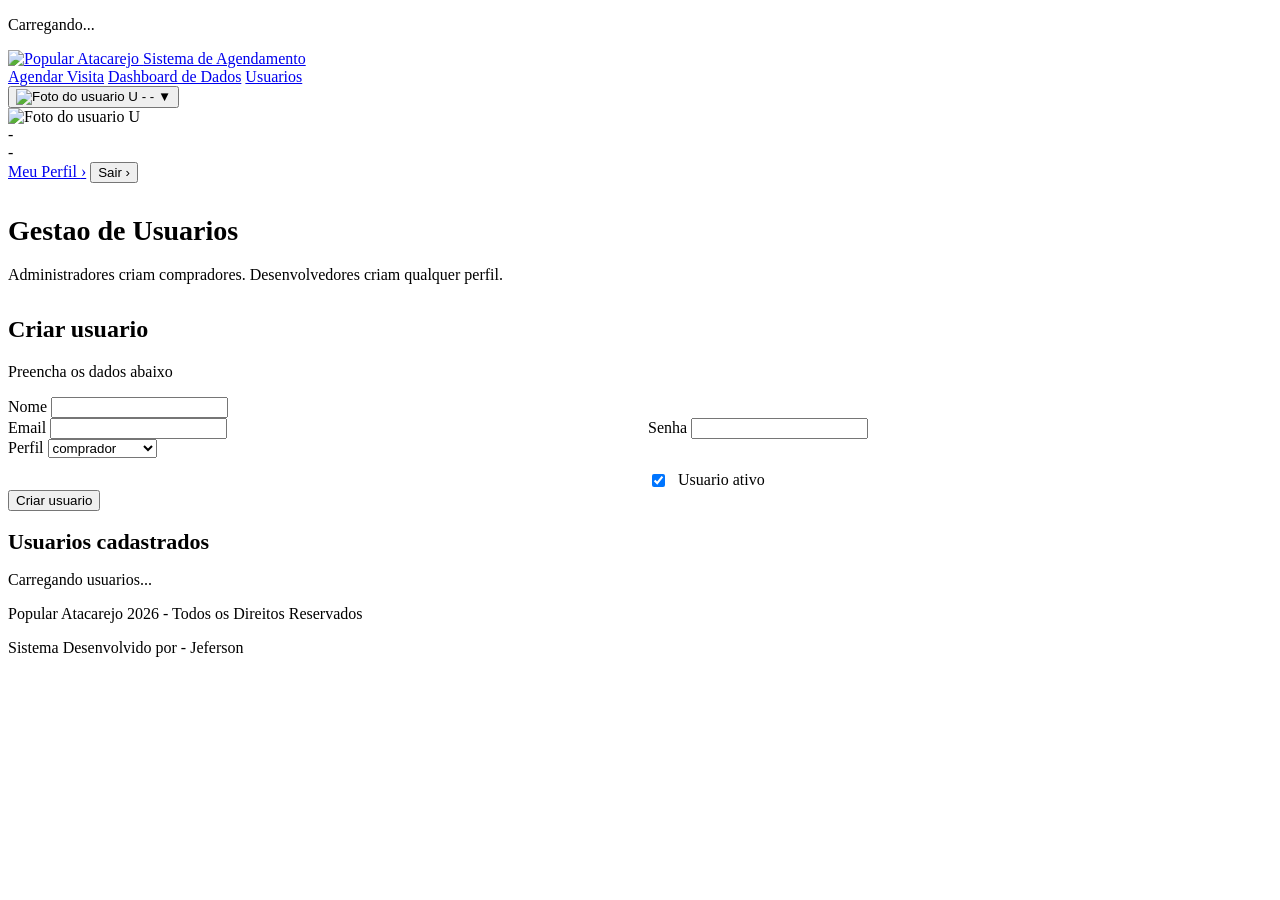
==== usuarios.html @ e4c89c99 "Add files via upload" ====
<!DOCTYPE html>
<html lang="pt-BR">
<head>
    <meta charset="UTF-8">
    <meta name="viewport" content="width=device-width, initial-scale=1.0">
    <title>Usuarios - Sistema de Agendamento</title>
    <link rel="icon" type="image/png" href="https://i.ibb.co/99R7YqxF/Icon.png">
    <link rel="preconnect" href="https://fonts.googleapis.com">
    <link rel="preconnect" href="https://fonts.gstatic.com" crossorigin>
    <link href="https://fonts.googleapis.com/css2?family=Inter:wght@400;500;600;700&display=swap" rel="stylesheet">
    <link rel="stylesheet" href="css/styles.css">
</head>
<body data-page="usuarios">
    <div id="loadingOverlay" class="loading-overlay">
        <div class="spinner"></div>
        <p class="loading-text">Carregando...</p>
        <p class="loading-subtext"></p>
    </div>

    <header class="header">
        <div class="header-content">
            <a href="index.html" class="logo">
                <span class="logo-icon">
                    <img class="brand-logo-image" src="https://i.ibb.co/sJQDggdR/Logo-2025.png" alt="Popular Atacarejo">
                </span>
                <span class="logo-text">Sistema de Agendamento</span>
            </a>
            <nav class="nav-links nav-links-public">
                <a href="agendar.html" class="nav-link nav-link-public">Agendar Visita</a>
                <a href="dashboard-dados.html" class="nav-link nav-link-public" id="linkDashboardDados">Dashboard de Dados</a>
                <a href="usuarios.html" class="nav-link nav-link-public active">Usuarios</a>
            </nav>
            <div class="user-menu">
                <button class="profile-menu-button" id="profileMenuButton" type="button" aria-expanded="false">
                    <span class="profile-avatar">
                        <img id="userAvatar" alt="Foto do usuario">
                        <span class="profile-avatar-fallback" id="userAvatarFallback">U</span>
                    </span>
                    <span class="profile-trigger-info">
                        <span class="profile-trigger-name" id="userName">-</span>
                        <span class="profile-trigger-role" id="userRole">-</span>
                    </span>
                    <span class="profile-menu-caret">▼</span>
                </button>
                <div class="profile-dropdown" id="profileDropdown">
                    <div class="profile-dropdown-header">
                        <span class="profile-avatar">
                            <img id="dropdownUserAvatar" alt="Foto do usuario">
                            <span class="profile-avatar-fallback" id="dropdownUserAvatarFallback">U</span>
                        </span>
                        <div>
                            <div class="profile-dropdown-name" id="dropdownUserName">-</div>
                            <div class="profile-dropdown-role" id="dropdownUserRole">-</div>
                        </div>
                    </div>
                    <a href="perfil.html" class="profile-dropdown-link">Meu Perfil <span>›</span></a>
                    <button class="profile-dropdown-action danger" type="button" onclick="logout()">Sair <span>›</span></button>
                </div>
            </div>
        </div>
    </header>

    <main class="container">
        <div id="alertContainer"></div>

        <div style="margin: 32px 0;">
            <h1 style="font-size: 28px; font-weight: 700;">Gestao de Usuarios</h1>
            <p style="color: var(--text-secondary); margin-top: 8px;">Administradores criam compradores. Desenvolvedores criam qualquer perfil.</p>
        </div>

        <div class="card mb-4">
            <div class="card-header">
                <h2 class="card-title">Criar usuario</h2>
                <p class="card-subtitle">Preencha os dados abaixo</p>
            </div>
            <div class="card-body">
                <form id="usuarioForm">
                    <div class="form-group">
                        <label for="nomeUsuario" class="form-label required">Nome</label>
                        <input type="text" id="nomeUsuario" class="form-control" required>
                    </div>

                    <div style="display:grid; grid-template-columns:1fr 1fr; gap:16px;">
                        <div class="form-group">
                            <label for="emailUsuario" class="form-label required">Email</label>
                            <input type="email" id="emailUsuario" class="form-control" required>
                        </div>
                        <div class="form-group">
                            <label for="senhaUsuario" class="form-label required">Senha</label>
                            <input type="password" id="senhaUsuario" class="form-control" required>
                        </div>
                    </div>

                    <div style="display:grid; grid-template-columns:1fr 1fr; gap:16px;">
                        <div class="form-group">
                            <label for="tipoUsuario" class="form-label required">Perfil</label>
                            <select id="tipoUsuario" class="form-control" required>
                                <option value="comprador">comprador</option>
                                <option value="administrador">administrador</option>
                                <option value="desenvolvedor">desenvolvedor</option>
                            </select>
                        </div>
                        <div class="form-group" style="display:flex; align-items:center; gap:10px; padding-top:32px;">
                            <input type="checkbox" id="ativoUsuario" checked>
                            <label for="ativoUsuario" class="form-label" style="margin:0;">Usuario ativo</label>
                        </div>
                    </div>

                    <button type="submit" class="btn btn-primary btn-lg">Criar usuario</button>
                </form>
            </div>
        </div>

        <div>
            <h2 style="font-size: 22px; font-weight: 700; margin-bottom: 16px;">Usuarios cadastrados</h2>
            <div id="usuariosList">
                <div class="empty-state">
                    <div class="spinner" style="margin: 0 auto;"></div>
                    <p class="loading-text mt-3">Carregando usuarios...</p>
                </div>
            </div>
        </div>
    </main>

    <footer class="site-footer">
        <p class="site-footer-text">Popular Atacarejo 2026 - Todos os Direitos Reservados</p>
        <p class="site-footer-credit">Sistema Desenvolvido por - Jeferson</p>
    </footer>

    <script src="js/config.js"></script>
    <script src="js/runtime-config.js"></script>
    <script src="js/app.js"></script>
</body>
</html>
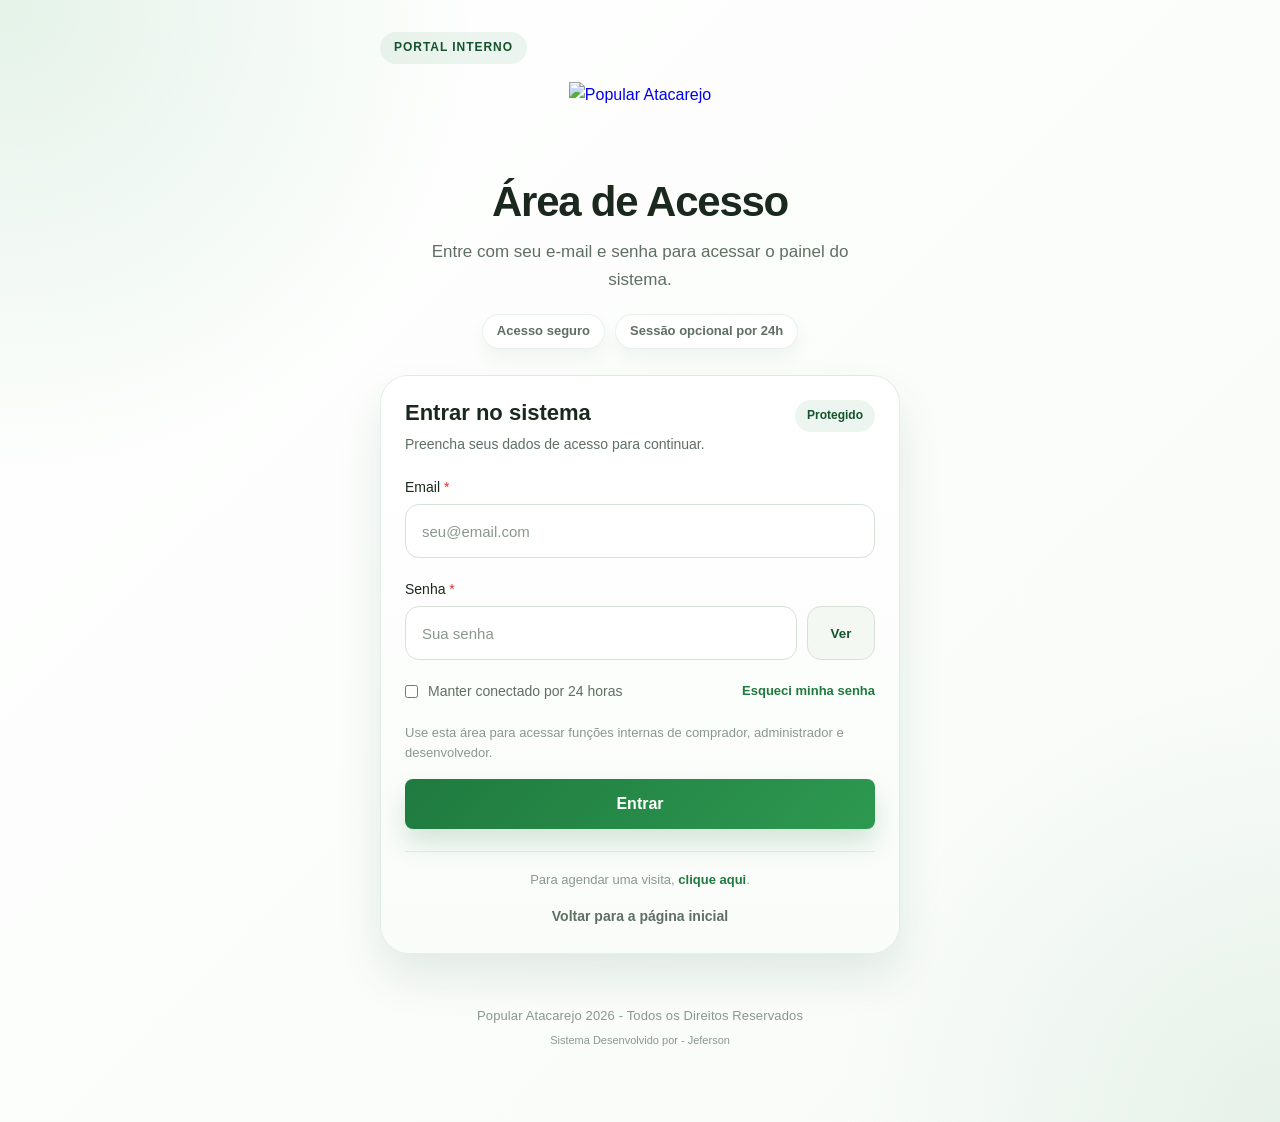
==== commit beb84721: "Add files via upload" ====
--- a/usuarios.html
+++ b/usuarios.html
@@ -65,16 +65,20 @@
 
         <div style="margin: 32px 0;">
             <h1 style="font-size: 28px; font-weight: 700;">Gestao de Usuarios</h1>
-            <p style="color: var(--text-secondary); margin-top: 8px;">Administradores criam compradores. Desenvolvedores criam qualquer perfil.</p>
+            <p style="color: var(--text-secondary); margin-top: 8px;">Administradores gerenciam compradores. Desenvolvedores gerenciam qualquer perfil.</p>
         </div>
 
         <div class="card mb-4">
             <div class="card-header">
-                <h2 class="card-title">Criar usuario</h2>
-                <p class="card-subtitle">Preencha os dados abaixo</p>
+                <h2 class="card-title" id="usuarioFormTitle">Criar usuario</h2>
+                <p class="card-subtitle" id="usuarioFormSubtitle">Preencha os dados abaixo</p>
             </div>
             <div class="card-body">
                 <form id="usuarioForm">
+                    <input type="hidden" id="usuarioIdEdicao">
+                    <div id="usuarioEditNotice" class="hidden" style="margin-bottom: 16px; padding: 12px 16px; border-radius: 12px; background: rgba(31, 122, 63, 0.08); color: var(--primary-dark); font-weight: 600;">
+                        Editando usuario selecionado.
+                    </div>
                     <div class="form-group">
                         <label for="nomeUsuario" class="form-label required">Nome</label>
                         <input type="text" id="nomeUsuario" class="form-control" required>
@@ -86,8 +90,9 @@
                             <input type="email" id="emailUsuario" class="form-control" required>
                         </div>
                         <div class="form-group">
-                            <label for="senhaUsuario" class="form-label required">Senha</label>
+                            <label for="senhaUsuario" class="form-label required" id="senhaUsuarioLabel">Senha</label>
                             <input type="password" id="senhaUsuario" class="form-control" required>
+                            <p class="form-hint hidden" id="senhaUsuarioHint">Deixe em branco para manter a senha atual.</p>
                         </div>
                     </div>
 
@@ -106,7 +111,10 @@
                         </div>
                     </div>
 
-                    <button type="submit" class="btn btn-primary btn-lg">Criar usuario</button>
+                    <div style="display:flex; gap:12px; flex-wrap:wrap;">
+                        <button type="submit" class="btn btn-primary btn-lg" id="usuarioSubmitButton">Criar usuario</button>
+                        <button type="button" class="btn btn-secondary btn-lg hidden" id="cancelarEdicaoUsuario">Cancelar edicao</button>
+                    </div>
                 </form>
             </div>
         </div>
--- a/css/styles.css
+++ b/css/styles.css
@@ -0,0 +1,2371 @@
+/* ========================================
+   Sistema de Agendamento - Estilos CSS
+   ======================================== */
+
+/* Reset e variáveis */
+:root {
+    --primary-color: #1f7a3f;
+    --primary-dark: #14532d;
+    --primary-light: #43a85f;
+    --secondary-color: #b42318;
+    --success-color: #2f9e44;
+    --success-dark: #237a35;
+    --warning-color: #f59e0b;
+    --warning-dark: #d97706;
+    --danger-color: #d63b30;
+    --danger-dark: #a61f17;
+    --info-color: #1c8b6a;
+    --background-color: #ffffff;
+    --card-background: #ffffff;
+    --text-primary: #1a281d;
+    --text-secondary: #5f6f63;
+    --text-muted: #89988d;
+    --border-color: #d8e1d8;
+    --shadow-sm: 0 10px 24px rgba(20, 83, 45, 0.06);
+    --shadow-md: 0 18px 36px rgba(20, 83, 45, 0.10);
+    --shadow-lg: 0 24px 54px rgba(109, 24, 24, 0.14);
+    --radius-sm: 6px;
+    --radius-md: 8px;
+    --radius-lg: 18px;
+    --transition: all 0.2s ease;
+    --hero-green: rgba(67, 168, 95, 0.08);
+    --hero-red: rgba(214, 59, 48, 0.04);
+    --surface-tint: rgba(31, 122, 63, 0.035);
+    --action-gradient: linear-gradient(135deg, #1f7a3f 0%, #2d9950 100%);
+    --action-gradient-hover: linear-gradient(135deg, #176234 0%, #217c41 100%);
+}
+
+* {
+    margin: 0;
+    padding: 0;
+    box-sizing: border-box;
+}
+
+body {
+    font-family: 'Inter', -apple-system, BlinkMacSystemFont, 'Segoe UI', Roboto, sans-serif;
+    background:
+        radial-gradient(circle at top left, var(--hero-green), transparent 24%),
+        linear-gradient(180deg, #ffffff 0%, var(--background-color) 100%);
+    color: var(--text-primary);
+    line-height: 1.6;
+    min-height: 100vh;
+}
+
+/* ========== Componentes de Loading ========== */
+
+.loading-overlay {
+    position: fixed;
+    top: 0;
+    left: 0;
+    width: 100%;
+    height: 100%;
+    background: rgba(255, 255, 255, 0.95);
+    display: flex;
+    flex-direction: column;
+    justify-content: center;
+    align-items: center;
+    z-index: 9999;
+    opacity: 0;
+    visibility: hidden;
+    transition: opacity 0.3s, visibility 0.3s;
+}
+
+.loading-overlay.active {
+    opacity: 1;
+    visibility: visible;
+}
+
+.spinner {
+    width: 50px;
+    height: 50px;
+    border: 4px solid var(--border-color);
+    border-top-color: var(--primary-color);
+    border-radius: 50%;
+    animation: spin 1s linear infinite;
+}
+
+@keyframes spin {
+    to { transform: rotate(360deg); }
+}
+
+.loading-text {
+    margin-top: 16px;
+    font-size: 14px;
+    color: var(--text-secondary);
+}
+
+.loading-subtext {
+    margin-top: 8px;
+    font-size: 12px;
+    color: var(--text-muted);
+    max-width: 300px;
+    text-align: center;
+}
+
+/* ========== Container ========== */
+
+.container {
+    max-width: 1200px;
+    margin: 0 auto;
+    padding: 20px;
+}
+
+.container-sm {
+    max-width: 480px;
+}
+
+/* ========== Header ========== */
+
+.header {
+    background: rgba(255, 255, 255, 0.96);
+    border-bottom: 1px solid var(--border-color);
+    padding: 16px 0;
+    position: sticky;
+    top: 0;
+    z-index: 100;
+    backdrop-filter: blur(16px);
+    box-shadow: 0 6px 18px rgba(20, 83, 45, 0.05);
+}
+
+.header-content {
+    display: flex;
+    justify-content: space-between;
+    align-items: center;
+    max-width: 1200px;
+    margin: 0 auto;
+    padding: 0 20px;
+}
+
+.logo {
+    display: flex;
+    align-items: center;
+    gap: 12px;
+    text-decoration: none;
+    color: var(--text-primary);
+}
+
+.logo-icon {
+    height: 44px;
+    display: flex;
+    align-items: center;
+    justify-content: center;
+    flex-shrink: 0;
+}
+
+.brand-logo-image {
+    display: block;
+    height: 44px;
+    width: auto;
+    object-fit: contain;
+}
+
+.logo-text {
+    font-size: 18px;
+    font-weight: 600;
+}
+
+.nav-links {
+    display: flex;
+    gap: 8px;
+    align-items: center;
+    flex-wrap: wrap;
+    padding: 6px;
+    border: 1px solid rgba(31, 122, 63, 0.10);
+    border-radius: 999px;
+    background: linear-gradient(180deg, rgba(255, 255, 255, 0.98), rgba(31, 122, 63, 0.04));
+    box-shadow: inset 0 1px 0 rgba(255, 255, 255, 0.9);
+}
+
+.nav-links-public {
+    position: relative;
+    gap: 10px;
+    padding: 10px;
+    border-color: rgba(31, 122, 63, 0.12);
+    border-radius: 28px;
+    background:
+        linear-gradient(180deg, rgba(255, 255, 255, 0.98), rgba(245, 250, 246, 0.92));
+    box-shadow:
+        0 18px 34px rgba(20, 83, 45, 0.08),
+        inset 0 1px 0 rgba(255, 255, 255, 0.96);
+    isolation: isolate;
+}
+
+.nav-links-public::before {
+    content: "";
+    position: absolute;
+    inset: 1px;
+    border-radius: 26px;
+    background: linear-gradient(180deg, rgba(255, 255, 255, 0.86), rgba(247, 251, 248, 0.4));
+    z-index: -1;
+}
+
+.nav-link {
+    position: relative;
+    display: inline-flex;
+    align-items: center;
+    justify-content: center;
+    text-decoration: none;
+    color: var(--text-secondary);
+    font-weight: 600;
+    transition: var(--transition);
+    min-height: 42px;
+    padding: 0 18px;
+    border-radius: 999px;
+    border: 1px solid transparent;
+    white-space: nowrap;
+    letter-spacing: -0.01em;
+}
+
+.nav-link:hover {
+    color: var(--primary-dark);
+    background: rgba(31, 122, 63, 0.08);
+    border-color: rgba(31, 122, 63, 0.12);
+}
+
+.nav-link.active {
+    color: #ffffff;
+    background: var(--action-gradient);
+    border-color: rgba(31, 122, 63, 0.18);
+    box-shadow: 0 12px 24px rgba(31, 122, 63, 0.18);
+}
+
+.nav-link.active::after {
+    content: "";
+    position: absolute;
+    right: 12px;
+    width: 7px;
+    height: 7px;
+    border-radius: 50%;
+    background: rgba(255, 255, 255, 0.92);
+}
+
+.nav-links-public .nav-link {
+    min-height: 52px;
+    padding: 0 24px;
+    font-size: 15px;
+    border-radius: 20px;
+    font-weight: 700;
+}
+
+.nav-link-public:not(.active) {
+    color: #617166;
+    background: rgba(255, 255, 255, 0.42);
+}
+
+.nav-link-public:hover {
+    background: rgba(31, 122, 63, 0.09);
+    border-color: rgba(31, 122, 63, 0.10);
+    transform: translateY(-1px);
+}
+
+.nav-links-public .nav-link.active {
+    transform: translateY(-1px);
+    box-shadow:
+        0 18px 30px rgba(31, 122, 63, 0.22),
+        inset 0 1px 0 rgba(255, 255, 255, 0.18);
+}
+
+.nav-links-public .nav-link.active::after {
+    display: none;
+}
+
+.nav-links-public .nav-link.active::before {
+    content: "";
+    position: absolute;
+    inset: 1px;
+    border-radius: 19px;
+    background: linear-gradient(180deg, rgba(255, 255, 255, 0.14), rgba(255, 255, 255, 0));
+    pointer-events: none;
+}
+
+.user-menu {
+    position: relative;
+}
+
+.user-info {
+    text-align: right;
+}
+
+.user-name {
+    font-weight: 600;
+    color: var(--text-primary);
+}
+
+.user-role {
+    font-size: 12px;
+    color: var(--text-muted);
+}
+
+.profile-menu-button {
+    display: flex;
+    align-items: center;
+    gap: 12px;
+    background: var(--card-background);
+    border: 1px solid var(--border-color);
+    border-radius: 999px;
+    padding: 8px 12px 8px 8px;
+    cursor: pointer;
+    transition: var(--transition);
+    min-width: 0;
+}
+
+.profile-menu-button:hover,
+.profile-menu-button.active {
+    border-color: rgba(180, 35, 24, 0.24);
+    box-shadow: var(--shadow-sm);
+    transform: translateY(-1px);
+}
+
+.profile-avatar {
+    width: 42px;
+    height: 42px;
+    border-radius: 50%;
+    overflow: hidden;
+    flex-shrink: 0;
+    position: relative;
+    background: linear-gradient(135deg, rgba(67, 168, 95, 0.20), rgba(31, 122, 63, 0.08));
+    border: 1px solid var(--border-color);
+}
+
+.profile-avatar img {
+    width: 100%;
+    height: 100%;
+    object-fit: cover;
+    display: none;
+}
+
+.profile-avatar-fallback {
+    width: 100%;
+    height: 100%;
+    display: flex;
+    align-items: center;
+    justify-content: center;
+    font-size: 14px;
+    font-weight: 700;
+    color: var(--primary-dark);
+    text-transform: uppercase;
+}
+
+.profile-trigger-info {
+    min-width: 0;
+}
+
+.profile-trigger-name {
+    font-weight: 700;
+    color: var(--text-primary);
+    font-size: 15px;
+    white-space: nowrap;
+}
+
+.profile-trigger-role {
+    color: var(--text-secondary);
+    font-size: 12px;
+    text-transform: lowercase;
+    white-space: nowrap;
+}
+
+.profile-menu-caret {
+    color: var(--text-muted);
+    font-size: 11px;
+    flex-shrink: 0;
+}
+
+.profile-dropdown {
+    position: absolute;
+    top: calc(100% + 10px);
+    right: 0;
+    width: 240px;
+    background: var(--card-background);
+    border: 1px solid var(--border-color);
+    border-radius: 20px;
+    box-shadow: var(--shadow-lg);
+    padding: 10px;
+    display: none;
+    z-index: 200;
+}
+
+.profile-dropdown.open {
+    display: block;
+    animation: fadeIn 0.18s ease;
+}
+
+.profile-dropdown-header {
+    display: flex;
+    align-items: center;
+    gap: 12px;
+    padding: 10px;
+    border-radius: 12px;
+    background: linear-gradient(135deg, rgba(67, 168, 95, 0.10), rgba(31, 122, 63, 0.04));
+    margin-bottom: 8px;
+}
+
+.profile-dropdown-header .profile-avatar {
+    width: 48px;
+    height: 48px;
+}
+
+.profile-dropdown-name {
+    font-weight: 700;
+    color: var(--text-primary);
+    font-size: 15px;
+}
+
+.profile-dropdown-role {
+    color: var(--text-secondary);
+    font-size: 12px;
+    text-transform: lowercase;
+}
+
+.profile-dropdown-link,
+.profile-dropdown-action {
+    width: 100%;
+    display: flex;
+    align-items: center;
+    justify-content: space-between;
+    gap: 10px;
+    text-decoration: none;
+    color: var(--text-primary);
+    padding: 12px 14px;
+    border-radius: 12px;
+    border: none;
+    background: transparent;
+    cursor: pointer;
+    font-size: 14px;
+    font-weight: 600;
+    transition: var(--transition);
+}
+
+.profile-dropdown-link:hover,
+.profile-dropdown-action:hover {
+    background: var(--background-color);
+}
+
+.profile-dropdown-action.danger {
+    color: var(--danger-dark);
+}
+
+/* ========== Cards ========== */
+
+.card {
+    background: var(--card-background);
+    border-radius: var(--radius-lg);
+    box-shadow: var(--shadow-sm);
+    border: 1px solid var(--border-color);
+    overflow: hidden;
+    backdrop-filter: blur(8px);
+}
+
+.card-header {
+    padding: 20px 24px;
+    border-bottom: 1px solid var(--border-color);
+    background: var(--surface-tint);
+}
+
+.card-title {
+    font-size: 18px;
+    font-weight: 600;
+    color: var(--text-primary);
+}
+
+.card-subtitle {
+    font-size: 14px;
+    color: var(--text-secondary);
+    margin-top: 4px;
+}
+
+.card-body {
+    padding: 24px;
+}
+
+.card-footer {
+    padding: 16px 24px;
+    border-top: 1px solid var(--border-color);
+    background: var(--background-color);
+}
+
+/* ========== Formulários ========== */
+
+.form-group {
+    margin-bottom: 20px;
+}
+
+.form-label {
+    display: block;
+    margin-bottom: 6px;
+    font-weight: 500;
+    color: var(--text-primary);
+    font-size: 14px;
+}
+
+.form-label.required::after {
+    content: ' *';
+    color: var(--danger-color);
+}
+
+.form-control {
+    width: 100%;
+    padding: 12px 16px;
+    font-size: 15px;
+    border: 1px solid var(--border-color);
+    border-radius: var(--radius-md);
+    background: var(--card-background);
+    color: var(--text-primary);
+    transition: var(--transition);
+}
+
+.form-control:focus {
+    outline: none;
+    border-color: var(--primary-color);
+    box-shadow: 0 0 0 3px rgba(31, 122, 63, 0.12);
+}
+
+.form-control::placeholder {
+    color: var(--text-muted);
+}
+
+.form-control:disabled {
+    background: var(--background-color);
+    cursor: not-allowed;
+}
+
+.form-control.error {
+    border-color: var(--danger-color);
+}
+
+.form-error {
+    color: var(--danger-color);
+    font-size: 13px;
+    margin-top: 4px;
+}
+
+.form-hint {
+    color: var(--text-muted);
+    font-size: 12px;
+    margin-top: 4px;
+}
+
+.input-action-row {
+    display: flex;
+    align-items: stretch;
+    gap: 10px;
+}
+
+.input-action-row .form-control {
+    flex: 1;
+}
+
+.password-toggle {
+    min-width: 58px;
+    padding: 0 14px;
+    border: 1px solid var(--border-color);
+    border-radius: var(--radius-md);
+    background: #f8fbf8;
+    color: var(--primary-dark);
+    font-weight: 700;
+    cursor: pointer;
+    transition: var(--transition);
+}
+
+.password-toggle:hover {
+    border-color: var(--primary-light);
+    background: #eef8ef;
+}
+
+.form-check-row {
+    display: flex;
+    align-items: center;
+    justify-content: flex-start;
+    margin-bottom: 20px;
+}
+
+.checkbox-label {
+    display: inline-flex;
+    align-items: center;
+    gap: 10px;
+    cursor: pointer;
+    color: var(--text-secondary);
+    font-size: 14px;
+    font-weight: 500;
+}
+
+.checkbox-label input {
+    accent-color: var(--primary-color);
+}
+
+/* Select customizado */
+.form-select {
+    appearance: none;
+    background-image: url("data:image/svg+xml,%3Csvg xmlns='http://www.w3.org/2000/svg' width='16' height='16' viewBox='0 0 24 24' fill='none' stroke='%2364748b' stroke-width='2' stroke-linecap='round' stroke-linejoin='round'%3E%3Cpath d='m6 9 6 6 6-6'/%3E%3C/svg%3E");
+    background-repeat: no-repeat;
+    background-position: right 12px center;
+    padding-right: 40px;
+}
+
+/* ========== Botões ========== */
+
+.btn {
+    display: inline-flex;
+    align-items: center;
+    justify-content: center;
+    gap: 8px;
+    padding: 12px 24px;
+    font-size: 14px;
+    font-weight: 600;
+    border: none;
+    border-radius: var(--radius-md);
+    cursor: pointer;
+    transition: var(--transition);
+    text-decoration: none;
+}
+
+.btn:disabled {
+    opacity: 0.6;
+    cursor: not-allowed;
+}
+
+.btn-primary {
+    background: var(--action-gradient);
+    color: white;
+    box-shadow: 0 14px 26px rgba(31, 122, 63, 0.18);
+}
+
+.btn-primary:hover:not(:disabled) {
+    background: var(--action-gradient-hover);
+    transform: translateY(-1px);
+}
+
+.btn-secondary {
+    background: linear-gradient(180deg, rgba(255, 255, 255, 0.95), rgba(240, 244, 239, 0.95));
+    color: var(--text-primary);
+    border: 1px solid var(--border-color);
+}
+
+.btn-secondary:hover:not(:disabled) {
+    background: linear-gradient(180deg, rgba(255, 255, 255, 1), rgba(227, 237, 228, 1));
+}
+
+.btn-success {
+    background: var(--success-color);
+    color: white;
+}
+
+.btn-success:hover:not(:disabled) {
+    background: var(--success-dark);
+}
+
+.btn-warning {
+    background: var(--warning-color);
+    color: white;
+}
+
+.btn-warning:hover:not(:disabled) {
+    background: var(--warning-dark);
+}
+
+.btn-danger {
+    background: linear-gradient(135deg, var(--danger-color), var(--danger-dark));
+    color: white;
+}
+
+.btn-danger:hover:not(:disabled) {
+    background: var(--danger-dark);
+}
+
+.btn-outline {
+    background: transparent;
+    color: var(--primary-color);
+    border: 1px solid var(--primary-color);
+}
+
+.btn-outline:hover:not(:disabled) {
+    background: var(--primary-color);
+    color: white;
+}
+
+.btn-sm {
+    padding: 8px 16px;
+    font-size: 13px;
+}
+
+.btn-lg {
+    padding: 16px 32px;
+    font-size: 16px;
+}
+
+.btn-block {
+    width: 100%;
+}
+
+/* ========== Tabelas ========== */
+
+.table-container {
+    overflow-x: auto;
+}
+
+.table {
+    width: 100%;
+    border-collapse: collapse;
+}
+
+.table th,
+.table td {
+    padding: 12px 16px;
+    text-align: left;
+    border-bottom: 1px solid var(--border-color);
+}
+
+.table th {
+    font-weight: 600;
+    color: var(--text-secondary);
+    font-size: 13px;
+    text-transform: uppercase;
+    letter-spacing: 0.5px;
+    background: var(--background-color);
+}
+
+.table tbody tr:hover {
+    background: var(--background-color);
+}
+
+.table tbody tr:last-child td {
+    border-bottom: none;
+}
+
+/* ========== Badges ========== */
+
+.badge {
+    display: inline-flex;
+    align-items: center;
+    padding: 4px 10px;
+    font-size: 12px;
+    font-weight: 600;
+    border-radius: 20px;
+    text-transform: capitalize;
+}
+
+.badge-pendente {
+    background: #fef3c7;
+    color: #92400e;
+}
+
+.badge-confirmado {
+    background: rgba(67, 168, 95, 0.12);
+    color: #1e6b34;
+}
+
+.badge-concluido {
+    background: rgba(31, 122, 63, 0.14);
+    color: #14532d;
+}
+
+.badge-cancelado {
+    background: rgba(214, 59, 48, 0.12);
+    color: #8f221b;
+}
+
+.badge-desistiu {
+    background: rgba(180, 35, 24, 0.10);
+    color: #9a2c23;
+}
+
+.badge-nao_compareceu {
+    background: rgba(245, 158, 11, 0.16);
+    color: #8a5a00;
+}
+
+.badge-disponivel {
+    background: rgba(31, 122, 63, 0.12);
+    color: #14532d;
+}
+
+.badge-ocupado {
+    background: rgba(180, 35, 24, 0.12);
+    color: #8f221b;
+}
+
+/* ========== Grid de Horários ========== */
+
+.horarios-grid {
+    display: grid;
+    grid-template-columns: repeat(auto-fill, minmax(120px, 1fr));
+    gap: 12px;
+}
+
+.horario-btn {
+    padding: 12px;
+    border: 1px solid var(--border-color);
+    border-radius: var(--radius-md);
+    background: var(--card-background);
+    cursor: pointer;
+    transition: var(--transition);
+    text-align: center;
+}
+
+.horario-btn:hover:not(:disabled) {
+    border-color: var(--primary-color);
+    background: rgba(67, 168, 95, 0.08);
+}
+
+.horario-btn.selected {
+    border-color: var(--primary-color);
+    background: var(--action-gradient);
+    color: white;
+}
+
+.horario-btn:disabled {
+    background: var(--background-color);
+    color: var(--text-muted);
+    cursor: not-allowed;
+    text-decoration: line-through;
+}
+
+.horario-btn .hora {
+    font-size: 16px;
+    font-weight: 600;
+}
+
+/* ========== Lista de Compradores ========== */
+
+.compradores-grid {
+    display: grid;
+    grid-template-columns: repeat(auto-fill, minmax(280px, 1fr));
+    gap: 16px;
+}
+
+.comprador-card {
+    padding: 20px;
+    border: 2px solid var(--border-color);
+    border-radius: var(--radius-lg);
+    cursor: pointer;
+    transition: var(--transition);
+}
+
+.comprador-card:hover {
+    border-color: var(--primary-light);
+    background: rgba(67, 168, 95, 0.06);
+}
+
+.comprador-card.selected {
+    border-color: var(--primary-color);
+    background: rgba(67, 168, 95, 0.10);
+}
+
+.comprador-avatar {
+    width: 56px;
+    height: 56px;
+    background: var(--action-gradient);
+    border-radius: 50%;
+    display: flex;
+    align-items: center;
+    justify-content: center;
+    color: white;
+    font-weight: 600;
+    font-size: 20px;
+    margin-bottom: 12px;
+    overflow: hidden;
+    border: 1px solid rgba(31, 122, 63, 0.08);
+}
+
+.comprador-avatar img {
+    width: 100%;
+    height: 100%;
+    object-fit: cover;
+    display: block;
+}
+
+.comprador-avatar span {
+    display: flex;
+    align-items: center;
+    justify-content: center;
+    width: 100%;
+    height: 100%;
+}
+
+.comprador-name {
+    font-weight: 600;
+    font-size: 16px;
+    color: var(--text-primary);
+}
+
+.comprador-email {
+    font-size: 13px;
+    color: var(--text-secondary);
+    margin-top: 4px;
+}
+
+/* ========== Estatísticas ========== */
+
+.stats-grid {
+    display: grid;
+    grid-template-columns: repeat(auto-fit, minmax(200px, 1fr));
+    gap: 16px;
+    margin-bottom: 24px;
+}
+
+.stat-card {
+    background: var(--card-background);
+    padding: 20px;
+    border-radius: var(--radius-lg);
+    border: 1px solid var(--border-color);
+    position: relative;
+    overflow: hidden;
+}
+
+.stat-card::before {
+    content: '';
+    position: absolute;
+    inset: 0 auto 0 0;
+    width: 5px;
+    background: var(--primary-color);
+}
+
+.stat-value {
+    font-size: 32px;
+    font-weight: 700;
+    color: var(--text-primary);
+}
+
+.stat-label {
+    font-size: 14px;
+    color: var(--text-secondary);
+    margin-top: 4px;
+}
+
+.stat-card.pendente .stat-value { color: var(--warning-color); }
+.stat-card.confirmado .stat-value { color: var(--primary-color); }
+.stat-card.concluido .stat-value { color: var(--success-color); }
+
+/* ========== Disponibilidade ========== */
+
+.availability-layout {
+    display: grid;
+    grid-template-columns: minmax(320px, 380px) 1fr;
+    gap: 24px;
+    align-items: start;
+}
+
+.availability-toolbar {
+    display: flex;
+    justify-content: space-between;
+    gap: 16px;
+    margin-bottom: 20px;
+}
+
+.availability-list {
+    display: grid;
+    gap: 16px;
+}
+
+.availability-card {
+    border: 1px solid var(--border-color);
+    border-radius: var(--radius-lg);
+    padding: 18px;
+    background: var(--card-background);
+    box-shadow: var(--shadow-sm);
+}
+
+.availability-card-header {
+    display: flex;
+    justify-content: space-between;
+    align-items: flex-start;
+    gap: 12px;
+    margin-bottom: 14px;
+}
+
+.availability-date {
+    font-size: 16px;
+    font-weight: 700;
+    color: var(--text-primary);
+}
+
+.availability-time {
+    font-size: 22px;
+    font-weight: 700;
+    color: var(--primary-color);
+    margin-top: 4px;
+}
+
+.availability-meta {
+    display: grid;
+    gap: 6px;
+    color: var(--text-secondary);
+    font-size: 14px;
+}
+
+.availability-actions {
+    margin-top: 16px;
+}
+
+/* ========== Home ========== */
+
+.contact-actions {
+    display: flex;
+    flex-wrap: wrap;
+    gap: 10px;
+    margin-top: 16px;
+}
+
+.home-feature-grid {
+    display: grid;
+    grid-template-columns: repeat(auto-fit, minmax(300px, 1fr));
+    gap: 24px;
+    margin-top: 60px;
+}
+
+.home-feature-card {
+    position: relative;
+    padding: 32px;
+    border-radius: 28px;
+    border: 1px solid rgba(31, 122, 63, 0.14);
+    background:
+        linear-gradient(180deg, rgba(255, 255, 255, 1), rgba(248, 252, 248, 1));
+    box-shadow: 0 18px 34px rgba(20, 83, 45, 0.07);
+    overflow: hidden;
+}
+
+.home-feature-card::before {
+    content: '';
+    position: absolute;
+    inset: 0 0 auto 0;
+    height: 4px;
+    background: var(--primary-color);
+}
+
+.home-feature-card-accent::before {
+    background: var(--secondary-color);
+}
+
+.home-feature-icon {
+    width: 62px;
+    height: 62px;
+    border-radius: 18px;
+    display: flex;
+    align-items: center;
+    justify-content: center;
+    background: rgba(31, 122, 63, 0.10);
+    color: var(--primary-dark);
+    font-size: 24px;
+    font-weight: 800;
+    letter-spacing: 0.06em;
+    margin-bottom: 18px;
+}
+
+.home-feature-card-accent .home-feature-icon {
+    background: rgba(180, 35, 24, 0.10);
+    color: var(--danger-dark);
+}
+
+.home-feature-label {
+    display: inline-flex;
+    align-items: center;
+    min-height: 28px;
+    padding: 6px 12px;
+    border-radius: 999px;
+    background: rgba(31, 122, 63, 0.08);
+    color: var(--primary-dark);
+    font-size: 12px;
+    font-weight: 700;
+    text-transform: uppercase;
+    letter-spacing: 0.06em;
+}
+
+.home-feature-card-accent .home-feature-label {
+    background: rgba(180, 35, 24, 0.08);
+    color: var(--danger-dark);
+}
+
+.home-feature-title {
+    margin-top: 18px;
+    font-size: 24px;
+    line-height: 1.2;
+    font-weight: 700;
+    color: var(--text-primary);
+}
+
+.home-feature-text {
+    margin-top: 14px;
+    color: var(--text-secondary);
+    font-size: 16px;
+    line-height: 1.7;
+}
+
+.home-feature-list {
+    list-style: none;
+    margin-top: 18px;
+    display: grid;
+    gap: 10px;
+}
+
+.home-feature-list li {
+    position: relative;
+    padding-left: 18px;
+    color: var(--text-secondary);
+    font-size: 14px;
+}
+
+.home-feature-list li::before {
+    content: '';
+    position: absolute;
+    top: 9px;
+    left: 0;
+    width: 8px;
+    height: 8px;
+    border-radius: 50%;
+    background: var(--primary-light);
+}
+
+.home-feature-card-accent .home-feature-list li::before {
+    background: var(--secondary-color);
+}
+
+.home-feature-link {
+    display: inline-flex;
+    align-items: center;
+    margin-top: 24px;
+    color: var(--text-primary);
+    font-weight: 700;
+    text-decoration: none;
+    border-bottom: 2px solid transparent;
+    transition: var(--transition);
+}
+
+.home-feature-link:hover {
+    color: var(--primary-color);
+    border-bottom-color: var(--primary-color);
+}
+
+.home-feature-card-accent .home-feature-link:hover {
+    color: var(--secondary-color);
+    border-bottom-color: var(--secondary-color);
+}
+
+/* ========== Dashboard Gerencial ========== */
+
+.management-hero {
+    display: grid;
+    grid-template-columns: minmax(0, 1.4fr) minmax(280px, 360px);
+    gap: 24px;
+    align-items: stretch;
+    margin: 32px 0 28px;
+}
+
+.management-eyebrow {
+    display: inline-flex;
+    align-items: center;
+    padding: 6px 12px;
+    border-radius: 999px;
+    background: rgba(31, 122, 63, 0.08);
+    color: var(--primary-dark);
+    font-size: 12px;
+    font-weight: 700;
+    text-transform: uppercase;
+    letter-spacing: 0.08em;
+}
+
+.management-page-title {
+    margin-top: 18px;
+    font-size: 38px;
+    line-height: 1.05;
+    font-weight: 800;
+    color: var(--text-primary);
+}
+
+.management-page-description {
+    margin-top: 14px;
+    max-width: 760px;
+    color: var(--text-secondary);
+    font-size: 18px;
+}
+
+.management-hero-highlight {
+    border: 1px solid rgba(31, 122, 63, 0.12);
+    border-radius: 28px;
+    padding: 24px;
+    background:
+        radial-gradient(circle at top right, rgba(67, 168, 95, 0.10), transparent 32%),
+        linear-gradient(180deg, rgba(248, 252, 248, 1), rgba(255, 255, 255, 1));
+    box-shadow: var(--shadow-sm);
+    display: flex;
+    flex-direction: column;
+    justify-content: center;
+}
+
+.management-hero-label {
+    font-size: 12px;
+    font-weight: 700;
+    text-transform: uppercase;
+    letter-spacing: 0.08em;
+    color: var(--text-muted);
+}
+
+.management-hero-highlight strong {
+    margin-top: 14px;
+    font-size: 30px;
+    line-height: 1.1;
+    color: var(--text-primary);
+}
+
+.management-hero-highlight span:last-child {
+    margin-top: 10px;
+    color: var(--text-secondary);
+    font-size: 14px;
+}
+
+.analytics-grid {
+    display: grid;
+    grid-template-columns: 1.1fr 1fr 1fr;
+    gap: 18px;
+    margin-bottom: 28px;
+}
+
+.insight-card {
+    background: var(--card-background);
+    border: 1px solid var(--border-color);
+    border-radius: 28px;
+    padding: 24px;
+    box-shadow: var(--shadow-sm);
+}
+
+.insight-card-header {
+    display: flex;
+    justify-content: space-between;
+    gap: 12px;
+    margin-bottom: 18px;
+}
+
+.insight-card-eyebrow {
+    font-size: 12px;
+    text-transform: uppercase;
+    letter-spacing: 0.08em;
+    color: var(--text-muted);
+    font-weight: 700;
+}
+
+.insight-card-title {
+    margin-top: 8px;
+    font-size: 22px;
+    line-height: 1.15;
+    font-weight: 700;
+    color: var(--text-primary);
+}
+
+.status-donut-layout {
+    display: grid;
+    grid-template-columns: 180px 1fr;
+    gap: 20px;
+    align-items: center;
+}
+
+.status-donut {
+    width: 180px;
+    height: 180px;
+    border-radius: 50%;
+    background:
+        conic-gradient(
+            #f59e0b 0% var(--status-pendente),
+            #2f9e44 var(--status-pendente) calc(var(--status-pendente) + var(--status-confirmado)),
+            #14532d calc(var(--status-pendente) + var(--status-confirmado)) calc(var(--status-pendente) + var(--status-confirmado) + var(--status-concluido)),
+            #d4a017 calc(var(--status-pendente) + var(--status-confirmado) + var(--status-concluido)) calc(var(--status-pendente) + var(--status-confirmado) + var(--status-concluido) + var(--status-nao_compareceu)),
+            #b42318 calc(var(--status-pendente) + var(--status-confirmado) + var(--status-concluido) + var(--status-nao_compareceu)) calc(var(--status-pendente) + var(--status-confirmado) + var(--status-concluido) + var(--status-nao_compareceu) + var(--status-desistiu)),
+            #d63b30 calc(var(--status-pendente) + var(--status-confirmado) + var(--status-concluido) + var(--status-nao_compareceu) + var(--status-desistiu)) 100%
+        );
+    display: flex;
+    align-items: center;
+    justify-content: center;
+    position: relative;
+}
+
+.status-donut::after {
+    content: '';
+    position: absolute;
+    inset: 18px;
+    border-radius: 50%;
+    background: white;
+}
+
+.status-donut-center {
+    position: relative;
+    z-index: 1;
+    text-align: center;
+}
+
+.status-donut-center strong {
+    display: block;
+    font-size: 34px;
+    line-height: 1;
+    font-weight: 800;
+    color: var(--text-primary);
+}
+
+.status-donut-center span {
+    display: block;
+    margin-top: 8px;
+    font-size: 13px;
+    color: var(--text-secondary);
+}
+
+.status-legend {
+    display: grid;
+    gap: 12px;
+}
+
+.status-legend-item {
+    display: flex;
+    align-items: center;
+    gap: 12px;
+}
+
+.status-legend-item strong {
+    display: block;
+    font-size: 18px;
+    color: var(--text-primary);
+}
+
+.status-legend-item span:last-child {
+    color: var(--text-secondary);
+    font-size: 13px;
+    text-transform: capitalize;
+}
+
+.status-legend-dot {
+    width: 12px;
+    height: 12px;
+    border-radius: 50%;
+    flex-shrink: 0;
+}
+
+.status-pendente {
+    background: #f59e0b;
+}
+
+.status-confirmado {
+    background: #2f9e44;
+}
+
+.status-concluido {
+    background: #14532d;
+}
+
+.status-nao_compareceu {
+    background: #d4a017;
+}
+
+.status-desistiu {
+    background: #b42318;
+}
+
+.status-cancelado {
+    background: #d63b30;
+}
+
+.ranking-list {
+    display: grid;
+    gap: 14px;
+}
+
+.ranking-item {
+    display: grid;
+    gap: 10px;
+}
+
+.ranking-item-top {
+    display: grid;
+    grid-template-columns: 44px minmax(0, 1fr) auto;
+    gap: 12px;
+    align-items: center;
+}
+
+.ranking-avatar {
+    width: 44px;
+    height: 44px;
+    border-radius: 50%;
+    background: rgba(31, 122, 63, 0.12);
+    color: var(--primary-dark);
+    display: flex;
+    align-items: center;
+    justify-content: center;
+    font-size: 14px;
+    font-weight: 800;
+}
+
+.ranking-copy strong {
+    display: block;
+    color: var(--text-primary);
+    font-size: 15px;
+}
+
+.ranking-copy span {
+    color: var(--text-secondary);
+    font-size: 13px;
+}
+
+.ranking-position {
+    font-size: 12px;
+    font-weight: 700;
+    color: var(--text-muted);
+}
+
+.ranking-bar-track {
+    height: 10px;
+    border-radius: 999px;
+    background: rgba(31, 122, 63, 0.08);
+    overflow: hidden;
+}
+
+.ranking-bar-fill {
+    height: 100%;
+    border-radius: inherit;
+    background: var(--action-gradient);
+}
+
+.insight-subsection + .insight-subsection {
+    margin-top: 20px;
+}
+
+.insight-subtitle {
+    font-size: 13px;
+    font-weight: 700;
+    text-transform: uppercase;
+    letter-spacing: 0.06em;
+    color: var(--text-muted);
+    margin-bottom: 12px;
+}
+
+.company-pill-grid {
+    display: grid;
+    gap: 10px;
+}
+
+.company-pill {
+    padding: 14px 16px;
+    border-radius: 18px;
+    background: rgba(31, 122, 63, 0.05);
+    border: 1px solid rgba(31, 122, 63, 0.08);
+}
+
+.company-pill strong,
+.recurring-item strong {
+    display: block;
+    color: var(--text-primary);
+    font-size: 15px;
+}
+
+.company-pill span,
+.recurring-item span {
+    display: block;
+    margin-top: 4px;
+    color: var(--text-secondary);
+    font-size: 13px;
+}
+
+.recurring-list {
+    display: grid;
+    gap: 10px;
+}
+
+.recurring-item {
+    padding: 14px 16px;
+    border-radius: 18px;
+    background: rgba(180, 35, 24, 0.04);
+    border: 1px solid rgba(180, 35, 24, 0.08);
+}
+
+.management-section {
+    margin-top: 4px;
+}
+
+.management-section-header {
+    margin-bottom: 18px;
+}
+
+.management-section-title {
+    font-size: 24px;
+    font-weight: 800;
+    color: var(--text-primary);
+}
+
+.management-section-subtitle {
+    margin-top: 6px;
+    color: var(--text-secondary);
+    font-size: 14px;
+}
+
+.management-grid {
+    display: grid;
+    gap: 18px;
+}
+
+.management-card {
+    background: var(--card-background);
+    border: 1px solid var(--border-color);
+    border-radius: 24px;
+    padding: 24px;
+    box-shadow: var(--shadow-sm);
+}
+
+.management-card-header {
+    display: flex;
+    justify-content: space-between;
+    align-items: flex-start;
+    gap: 16px;
+    margin-bottom: 18px;
+}
+
+.management-card-identity {
+    display: flex;
+    align-items: center;
+    gap: 14px;
+}
+
+.management-card-avatar {
+    width: 52px;
+    height: 52px;
+    border-radius: 50%;
+    background: rgba(31, 122, 63, 0.10);
+    color: var(--primary-dark);
+    display: flex;
+    align-items: center;
+    justify-content: center;
+    font-size: 16px;
+    font-weight: 800;
+    flex-shrink: 0;
+}
+
+.management-card-title {
+    font-size: 22px;
+    font-weight: 700;
+    color: var(--text-primary);
+}
+
+.management-card-subtitle {
+    margin-top: 6px;
+    color: var(--text-secondary);
+    font-size: 14px;
+}
+
+.management-card-total {
+    min-width: 96px;
+    padding: 12px 14px;
+    border-radius: 18px;
+    background: rgba(31, 122, 63, 0.06);
+    text-align: center;
+}
+
+.management-card-total strong {
+    display: block;
+    font-size: 26px;
+    line-height: 1;
+    color: var(--primary-dark);
+}
+
+.management-card-total span {
+    display: block;
+    margin-top: 6px;
+    font-size: 12px;
+    color: var(--text-secondary);
+    text-transform: uppercase;
+    letter-spacing: 0.06em;
+}
+
+.management-metrics {
+    display: grid;
+    grid-template-columns: repeat(4, minmax(0, 1fr));
+    gap: 14px;
+    margin-bottom: 18px;
+}
+
+.management-metric {
+    padding: 16px;
+    border-radius: 18px;
+    background: rgba(31, 122, 63, 0.05);
+    border: 1px solid rgba(31, 122, 63, 0.08);
+}
+
+.management-metric-value {
+    display: block;
+    font-size: 26px;
+    line-height: 1;
+    font-weight: 800;
+    color: var(--primary-dark);
+}
+
+.management-metric-label {
+    display: block;
+    margin-top: 8px;
+    font-size: 13px;
+    color: var(--text-secondary);
+}
+
+.management-trend-list {
+    display: grid;
+    gap: 10px;
+    margin-bottom: 18px;
+}
+
+.management-trend-item {
+    display: grid;
+    gap: 6px;
+}
+
+.management-trend-head {
+    display: flex;
+    justify-content: space-between;
+    align-items: center;
+    font-size: 13px;
+    color: var(--text-secondary);
+}
+
+.management-trend-head strong {
+    color: var(--text-primary);
+}
+
+.management-trend-bar {
+    height: 9px;
+    border-radius: 999px;
+    background: rgba(31, 122, 63, 0.08);
+    overflow: hidden;
+}
+
+.management-trend-fill {
+    height: 100%;
+    border-radius: inherit;
+    background: linear-gradient(90deg, #2d9950, #14532d);
+}
+
+.management-details-grid {
+    display: grid;
+    grid-template-columns: 1fr 1fr;
+    gap: 14px;
+}
+
+.management-detail-box {
+    border: 1px solid rgba(31, 122, 63, 0.08);
+    border-radius: 18px;
+    padding: 16px;
+    background: rgba(31, 122, 63, 0.03);
+}
+
+.management-detail-label {
+    display: block;
+    margin-bottom: 8px;
+    font-size: 12px;
+    color: var(--text-muted);
+    text-transform: uppercase;
+    letter-spacing: 0.06em;
+    font-weight: 700;
+}
+
+.management-detail-box p {
+    color: var(--text-secondary);
+    font-size: 14px;
+}
+
+.management-details {
+    display: grid;
+    gap: 10px;
+    color: var(--text-secondary);
+    font-size: 14px;
+}
+
+.visit-public-actions {
+    margin-top: 16px;
+    display: grid;
+    gap: 12px;
+    max-width: 420px;
+}
+
+.visit-desistencia-form {
+    display: grid;
+    gap: 10px;
+    padding: 14px;
+    border: 1px solid rgba(180, 35, 24, 0.10);
+    border-radius: 18px;
+    background: rgba(180, 35, 24, 0.03);
+}
+
+.visit-desistencia-actions {
+    display: flex;
+    gap: 10px;
+    flex-wrap: wrap;
+}
+
+/* ========== Login Page ========== */
+
+.login-container {
+    min-height: 100vh;
+    display: flex;
+    align-items: center;
+    justify-content: center;
+    padding: 32px 20px;
+    background:
+        radial-gradient(circle at top left, rgba(67, 168, 95, 0.14), transparent 28%),
+        radial-gradient(circle at bottom right, rgba(31, 122, 63, 0.08), transparent 26%),
+        linear-gradient(135deg, #ffffff 0%, #f7fbf7 100%);
+}
+
+.login-card {
+    width: 100%;
+    max-width: 520px;
+}
+
+.login-eyebrow {
+    display: inline-flex;
+    align-items: center;
+    justify-content: center;
+    min-height: 32px;
+    padding: 6px 14px;
+    border-radius: 999px;
+    background: rgba(31, 122, 63, 0.08);
+    color: var(--primary-dark);
+    font-size: 12px;
+    font-weight: 800;
+    letter-spacing: 0.08em;
+    text-transform: uppercase;
+    margin: 0 auto 18px;
+}
+
+.login-header {
+    text-align: center;
+    margin-bottom: 26px;
+}
+
+.login-logo {
+    display: flex;
+    align-items: center;
+    justify-content: center;
+    margin: 0 auto 16px;
+    text-decoration: none;
+}
+
+.login-logo-image {
+    display: block;
+    width: auto;
+    height: 82px;
+    object-fit: contain;
+}
+
+.login-title {
+    font-size: 42px;
+    line-height: 1.05;
+    font-weight: 800;
+    color: var(--text-primary);
+    letter-spacing: -0.03em;
+}
+
+.login-subtitle {
+    color: var(--text-secondary);
+    margin: 14px auto 0;
+    max-width: 420px;
+    font-size: 17px;
+    line-height: 1.65;
+}
+
+.login-highlights {
+    display: flex;
+    justify-content: center;
+    gap: 10px;
+    flex-wrap: wrap;
+    margin-top: 20px;
+}
+
+.login-highlight {
+    display: inline-flex;
+    align-items: center;
+    min-height: 34px;
+    padding: 6px 14px;
+    border-radius: 999px;
+    background: rgba(255, 255, 255, 0.9);
+    border: 1px solid rgba(31, 122, 63, 0.10);
+    color: var(--text-secondary);
+    font-size: 13px;
+    font-weight: 700;
+    box-shadow: 0 10px 18px rgba(20, 83, 45, 0.05);
+}
+
+.login-panel {
+    border: 1px solid rgba(31, 122, 63, 0.12);
+    border-radius: 28px;
+    background:
+        linear-gradient(180deg, rgba(255, 255, 255, 0.98), rgba(249, 252, 249, 0.98));
+    box-shadow:
+        0 24px 44px rgba(20, 83, 45, 0.10),
+        inset 0 1px 0 rgba(255, 255, 255, 0.92);
+    overflow: hidden;
+}
+
+.login-panel-header {
+    display: flex;
+    align-items: flex-start;
+    justify-content: space-between;
+    gap: 14px;
+    padding: 24px 24px 0;
+}
+
+.login-panel-title {
+    font-size: 22px;
+    line-height: 1.15;
+    font-weight: 800;
+    color: var(--text-primary);
+}
+
+.login-panel-subtitle {
+    margin-top: 8px;
+    color: var(--text-secondary);
+    font-size: 14px;
+}
+
+.login-panel-badge {
+    display: inline-flex;
+    align-items: center;
+    justify-content: center;
+    min-height: 32px;
+    padding: 6px 12px;
+    border-radius: 999px;
+    background: rgba(31, 122, 63, 0.08);
+    color: var(--primary-dark);
+    font-size: 12px;
+    font-weight: 800;
+    white-space: nowrap;
+}
+
+.login-panel-body {
+    padding: 20px 24px 24px;
+}
+
+.login-panel .form-group + .form-group {
+    margin-top: 18px;
+}
+
+.login-panel .form-control {
+    min-height: 54px;
+    border-radius: 14px;
+    background: rgba(255, 255, 255, 0.92);
+}
+
+.login-panel .password-toggle {
+    min-width: 68px;
+    border-radius: 14px;
+    background: #f3f8f3;
+}
+
+.login-inline-link {
+    color: var(--primary-color);
+    font-size: 13px;
+    font-weight: 700;
+    text-decoration: none;
+    white-space: nowrap;
+}
+
+.login-inline-link:hover {
+    color: var(--primary-dark);
+}
+
+.login-options-row {
+    justify-content: space-between;
+    align-items: center;
+    gap: 16px;
+    flex-wrap: wrap;
+}
+
+.login-options-row .checkbox-label {
+    flex: 1;
+    min-width: 220px;
+}
+
+.login-form-note {
+    margin: 0 0 16px;
+    color: var(--text-muted);
+    font-size: 13px;
+    line-height: 1.55;
+}
+
+.login-secondary-actions {
+    margin-top: 22px;
+    padding-top: 18px;
+    border-top: 1px solid rgba(31, 122, 63, 0.10);
+    text-align: center;
+}
+
+.login-secondary-text {
+    color: var(--text-muted);
+    font-size: 13px;
+}
+
+.login-secondary-text a {
+    color: var(--primary-color);
+    font-weight: 700;
+    text-decoration: none;
+}
+
+.login-back-link {
+    display: inline-flex;
+    align-items: center;
+    justify-content: center;
+    margin-top: 14px;
+    color: var(--text-secondary);
+    font-size: 14px;
+    font-weight: 600;
+    text-decoration: none;
+}
+
+.login-back-link:hover {
+    color: var(--primary-dark);
+}
+
+/* ========== Alertas ========== */
+
+.alert {
+    padding: 16px;
+    border-radius: var(--radius-md);
+    margin-bottom: 20px;
+    display: flex;
+    align-items: flex-start;
+    gap: 12px;
+}
+
+.alert-icon {
+    flex-shrink: 0;
+    width: 20px;
+    height: 20px;
+}
+
+.alert-content {
+    flex: 1;
+}
+
+.alert-title {
+    font-weight: 600;
+    margin-bottom: 4px;
+}
+
+.alert-success {
+    background: #dcfce7;
+    color: #166534;
+    border: 1px solid #bbf7d0;
+}
+
+.alert-error {
+    background: #fee2e2;
+    color: #991b1b;
+    border: 1px solid #fecaca;
+}
+
+.alert-warning {
+    background: #fef3c7;
+    color: #92400e;
+    border: 1px solid #fde68a;
+}
+
+.alert-info {
+    background: #dbeafe;
+    color: #1e40af;
+    border: 1px solid #bfdbfe;
+}
+
+/* ========== Modal ========== */
+
+.modal-overlay {
+    position: fixed;
+    top: 0;
+    left: 0;
+    width: 100%;
+    height: 100%;
+    background: rgba(0, 0, 0, 0.5);
+    display: flex;
+    align-items: center;
+    justify-content: center;
+    z-index: 1000;
+    opacity: 0;
+    visibility: hidden;
+    transition: opacity 0.2s, visibility 0.2s;
+}
+
+.modal-overlay.active {
+    opacity: 1;
+    visibility: visible;
+}
+
+.modal {
+    background: var(--card-background);
+    border-radius: var(--radius-lg);
+    max-width: 500px;
+    width: 90%;
+    max-height: 90vh;
+    overflow-y: auto;
+    transform: scale(0.9);
+    transition: transform 0.2s;
+}
+
+.modal-overlay.active .modal {
+    transform: scale(1);
+}
+
+.modal-header {
+    padding: 20px 24px;
+    border-bottom: 1px solid var(--border-color);
+    display: flex;
+    justify-content: space-between;
+    align-items: center;
+}
+
+.modal-title {
+    font-size: 18px;
+    font-weight: 600;
+}
+
+.modal-close {
+    background: none;
+    border: none;
+    font-size: 24px;
+    color: var(--text-muted);
+    cursor: pointer;
+    padding: 4px;
+    line-height: 1;
+}
+
+.modal-close:hover {
+    color: var(--text-primary);
+}
+
+.modal-body {
+    padding: 24px;
+}
+
+.modal-footer {
+    padding: 16px 24px;
+    border-top: 1px solid var(--border-color);
+    display: flex;
+    justify-content: flex-end;
+    gap: 12px;
+}
+
+/* ========== Tabs ========== */
+
+.tabs {
+    display: flex;
+    gap: 4px;
+    background: var(--background-color);
+    padding: 4px;
+    border-radius: var(--radius-md);
+    margin-bottom: 24px;
+}
+
+.tab-btn {
+    flex: 1;
+    padding: 10px 20px;
+    border: none;
+    background: transparent;
+    color: var(--text-secondary);
+    font-weight: 500;
+    border-radius: var(--radius-sm);
+    cursor: pointer;
+    transition: var(--transition);
+}
+
+.tab-btn:hover {
+    color: var(--text-primary);
+}
+
+.tab-btn.active {
+    background: var(--card-background);
+    color: var(--primary-color);
+    box-shadow: var(--shadow-sm);
+}
+
+/* ========== Empty State ========== */
+
+.empty-state {
+    text-align: center;
+    padding: 60px 20px;
+}
+
+.empty-icon {
+    width: 80px;
+    height: 80px;
+    margin: 0 auto 20px;
+    color: var(--text-muted);
+}
+
+.empty-title {
+    font-size: 18px;
+    font-weight: 600;
+    color: var(--text-primary);
+    margin-bottom: 8px;
+}
+
+.empty-description {
+    color: var(--text-secondary);
+    margin-bottom: 24px;
+}
+
+/* ========== Data Picker ========== */
+
+.date-picker-container {
+    display: flex;
+    gap: 12px;
+    margin-bottom: 24px;
+}
+
+.date-nav-btn {
+    padding: 12px 16px;
+    background: var(--card-background);
+    border: 1px solid var(--border-color);
+    border-radius: var(--radius-md);
+    cursor: pointer;
+    transition: var(--transition);
+}
+
+.date-nav-btn:hover {
+    background: var(--background-color);
+}
+
+.date-display {
+    flex: 1;
+    text-align: center;
+    padding: 12px;
+    font-weight: 600;
+    color: var(--text-primary);
+}
+
+/* ========== Rodape ========== */
+
+.site-footer {
+    text-align: center;
+    padding: 40px 20px;
+    margin-top: 60px;
+    border-top: 1px solid var(--border-color);
+    color: var(--text-muted);
+}
+
+.site-footer-compact {
+    padding-top: 24px;
+    margin-top: 28px;
+    border-top: none;
+}
+
+.site-footer-text {
+    font-size: 13px;
+    font-weight: 500;
+    letter-spacing: 0.01em;
+}
+
+.site-footer-credit {
+    margin-top: 6px;
+    font-size: 11px;
+    color: var(--text-muted);
+}
+
+/* ========== Responsividade ========== */
+
+@media (max-width: 768px) {
+    .header-content {
+        flex-direction: column;
+        gap: 16px;
+    }
+    
+    .nav-links {
+        width: 100%;
+        justify-content: flex-start;
+        overflow-x: auto;
+        scrollbar-width: none;
+    }
+
+    .nav-links::-webkit-scrollbar {
+        display: none;
+    }
+
+    .nav-link {
+        min-height: 40px;
+        padding: 0 16px;
+    }
+
+    .nav-links-public {
+        flex-wrap: nowrap;
+    }
+
+    .login-container {
+        padding: 24px 16px;
+    }
+
+    .login-title {
+        font-size: 34px;
+    }
+
+    .login-subtitle {
+        font-size: 15px;
+    }
+
+    .login-panel-header {
+        flex-direction: column;
+        align-items: flex-start;
+    }
+
+    .login-panel-body {
+        padding: 18px 18px 20px;
+    }
+
+    .login-options-row {
+        align-items: flex-start;
+    }
+
+    .login-options-row .checkbox-label {
+        min-width: 100%;
+    }
+    
+    .user-menu {
+        width: 100%;
+        display: flex;
+        justify-content: center;
+    }
+    
+    .stats-grid {
+        grid-template-columns: 1fr 1fr;
+    }
+    
+    .horarios-grid {
+        grid-template-columns: repeat(4, 1fr);
+    }
+    
+    .table {
+        font-size: 14px;
+    }
+    
+    .table th,
+    .table td {
+        padding: 10px 12px;
+    }
+
+    .availability-layout {
+        grid-template-columns: 1fr;
+    }
+
+    .availability-card-header {
+        flex-direction: column;
+    }
+
+    .home-feature-card {
+        padding: 26px;
+    }
+
+    .management-hero,
+    .analytics-grid {
+        grid-template-columns: 1fr;
+    }
+
+    .status-donut-layout {
+        grid-template-columns: 1fr;
+        justify-items: center;
+    }
+
+    .management-card-header {
+        flex-direction: column;
+    }
+
+    .management-metrics {
+        grid-template-columns: repeat(2, minmax(0, 1fr));
+    }
+
+    .management-details-grid {
+        grid-template-columns: 1fr;
+    }
+}
+
+@media (max-width: 480px) {
+    .container {
+        padding: 16px;
+    }
+    
+    .stats-grid {
+        grid-template-columns: 1fr;
+    }
+    
+    .horarios-grid {
+        grid-template-columns: repeat(3, 1fr);
+    }
+    
+    .btn {
+        padding: 10px 20px;
+    }
+    
+    .tabs {
+        flex-direction: column;
+    }
+
+    .profile-menu-button {
+        width: 100%;
+        justify-content: space-between;
+    }
+
+    .profile-dropdown {
+        left: 0;
+        right: 0;
+        width: 100%;
+    }
+
+    .management-page-title {
+        font-size: 30px;
+    }
+
+    .ranking-item-top {
+        grid-template-columns: 40px minmax(0, 1fr);
+    }
+
+    .ranking-position {
+        grid-column: 2;
+    }
+
+    .management-metrics {
+        grid-template-columns: 1fr;
+    }
+}
+
+/* ========== Animações ========== */
+
+@keyframes fadeIn {
+    from {
+        opacity: 0;
+        transform: translateY(10px);
+    }
+    to {
+        opacity: 1;
+        transform: translateY(0);
+    }
+}
+
+.fade-in {
+    animation: fadeIn 0.3s ease;
+}
+
+@keyframes pulse {
+    0%, 100% {
+        opacity: 1;
+    }
+    50% {
+        opacity: 0.5;
+    }
+}
+
+.pulse {
+    animation: pulse 2s infinite;
+}
+
+/* ========== Utilitários ========== */
+
+.text-center { text-align: center; }
+.text-right { text-align: right; }
+.text-muted { color: var(--text-muted); }
+.text-success { color: var(--success-color); }
+.text-danger { color: var(--danger-color); }
+.text-warning { color: var(--warning-color); }
+
+.mt-1 { margin-top: 4px; }
+.mt-2 { margin-top: 8px; }
+.mt-3 { margin-top: 16px; }
+.mt-4 { margin-top: 24px; }
+.mb-1 { margin-bottom: 4px; }
+.mb-2 { margin-bottom: 8px; }
+.mb-3 { margin-bottom: 16px; }
+.mb-4 { margin-bottom: 24px; }
+
+.hidden { display: none !important; }
+.visible { display: block !important; }
